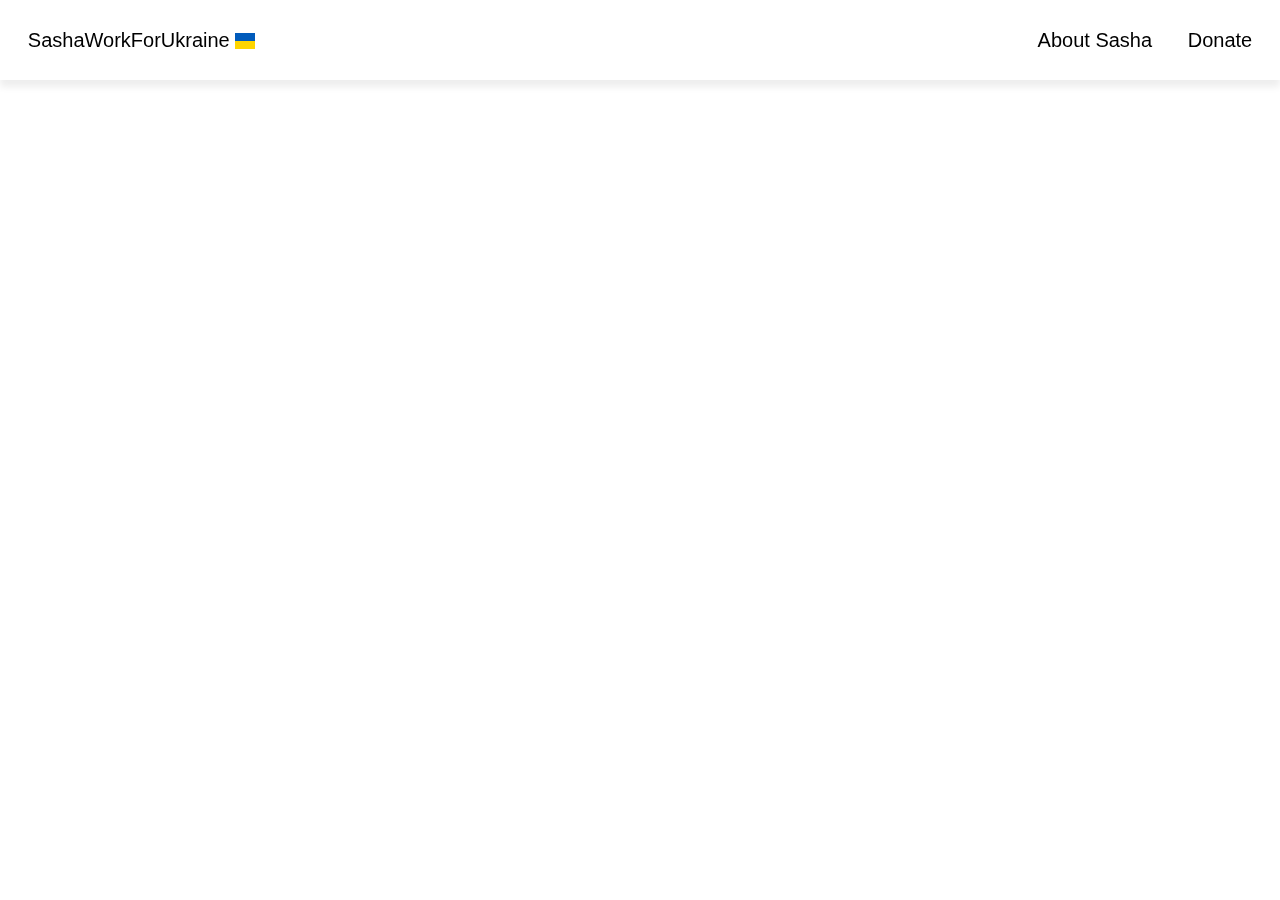
==== Donate/index.html @ 4fa25207 "feat(Donate page): initialized page, initialized navbar" ====
<!DOCTYPE html>

<head>
    <title>SashaWorkForUkraine</title>
    <link rel="icon" type="image/x-icon" href="../images/favicon1.ico">

    <link rel="stylesheet" type="text/css" href="styles.css">
    <meta name="viewport" content="width=device-width, initial-scale=1.0">
    
    <!-- <script src="jquery.min.js"></script> -->
    <script defer src="script.js"></script>
</head>

<body>
    <nav id="topnav">
        <div class="container-fluid">
            <div class="logo">
                <p class="logo_text">SashaWorkForUkraine</p>
                <div class="logo_flag">
                    <div class="logo_blue_rectangle"></div>
                    <div class="logo_yellow_rectangle"></div>
                </div>
            </div>
            <button class="navbar-toggler" type="button" onclick="toggle_navbar_list()"></button>
            <div class="navbar-collapse">
                <ul class="navbar-list">
                    <li><a href="https://sashaworkforukraine.github.io/About%20Sasha">About Sasha</a></li>
                    <li><a href="https://sashaworkforukraine.github.io/Donate">Donate</a></li>
                </ul>
            </div>
        </div>
    </nav>

    
    
    


</body>
---- Donate/styles.css ----
body {
    margin: 0 auto;
    background-color: #ffffff;
    font-family: sans-serif;
    color: #000000;
}


a {
    text-decoration: none;
}


.container-fluid {
    width: 100%;
    display: flex;
    flex-wrap: wrap;
    align-items: center;
    justify-content: space-between;
}









#topnav {
    position: fixed;
    top: 0;
    right: 0;
    left: 0;
    padding: 10px;
    background-color: rgba(255, 255, 255, 0.8);
    backdrop-filter: blur(5px);
    box-shadow: 0 7px 7px 0 rgba(0, 0, 0, 0.07);
}
#topnav a {
    display: block;
    padding: 1.5vh 1vw;
    margin: 5px;
    border-radius: 5px;
    color: #000000;
    font-size: 20px;
    user-select: none;
    transition-duration: 300ms;
}
#topnav a:hover, a:active {
    background-color: #eeeeee;
}
#topnav a:visited {
    color: #000000;
}
.logo {
    float: left;
    display: block;
    padding: 1.5vh 1vw;
    margin: 5px;
    color: #000000;
    font-size: 20px;
    user-select: none;
    transition-duration: 300ms;
}
.logo_text {
    display: inline-block;
    margin: 0;
}
.logo_flag {
    display: inline-block;
    margin-bottom: -2px;
}
.logo_yellow_rectangle {
    width: 20px;
    height: 8px;
    background-color: #fed500;
}
.logo_blue_rectangle {
    width: 20px;
    height: 8px;
    background-color: #015bbb;
}
.navbar-toggler {
    background: url(../images/dropdown1.png);
    background-repeat: no-repeat;
    background-position: center;
    background-size: cover;
    border-radius: 0;
    border: 0;
    padding: 0;
    margin: 0;
    width: 24px;
    height: 15px;
    display: none;
}
.navbar-collapse {
    display: flex;
    flex-basis: auto;
}
.navbar-list {
    display: flex;
    flex-direction: row;
    padding: 0;
    margin: 0;
    list-style: none;
}











@media only screen and (max-width: 550px) {
    .navbar-toggler {
        display: block;
    }
    .navbar-collapse {
        flex-basis: 100%;
        flex-grow: 1;
        align-items: center;
        box-sizing: border-box;
        display: block;
    }
    .navbar-list {
        display: none;
        
        flex-direction: column;
        padding-left: 0;
        margin-bottom: 0;
        list-style: none;
        box-sizing: border-box;
    }
    #topnav a {
        font-size: 17px;
        padding: 1.5vh 5vw;
        background-color: #f5f5f5;
    }
}
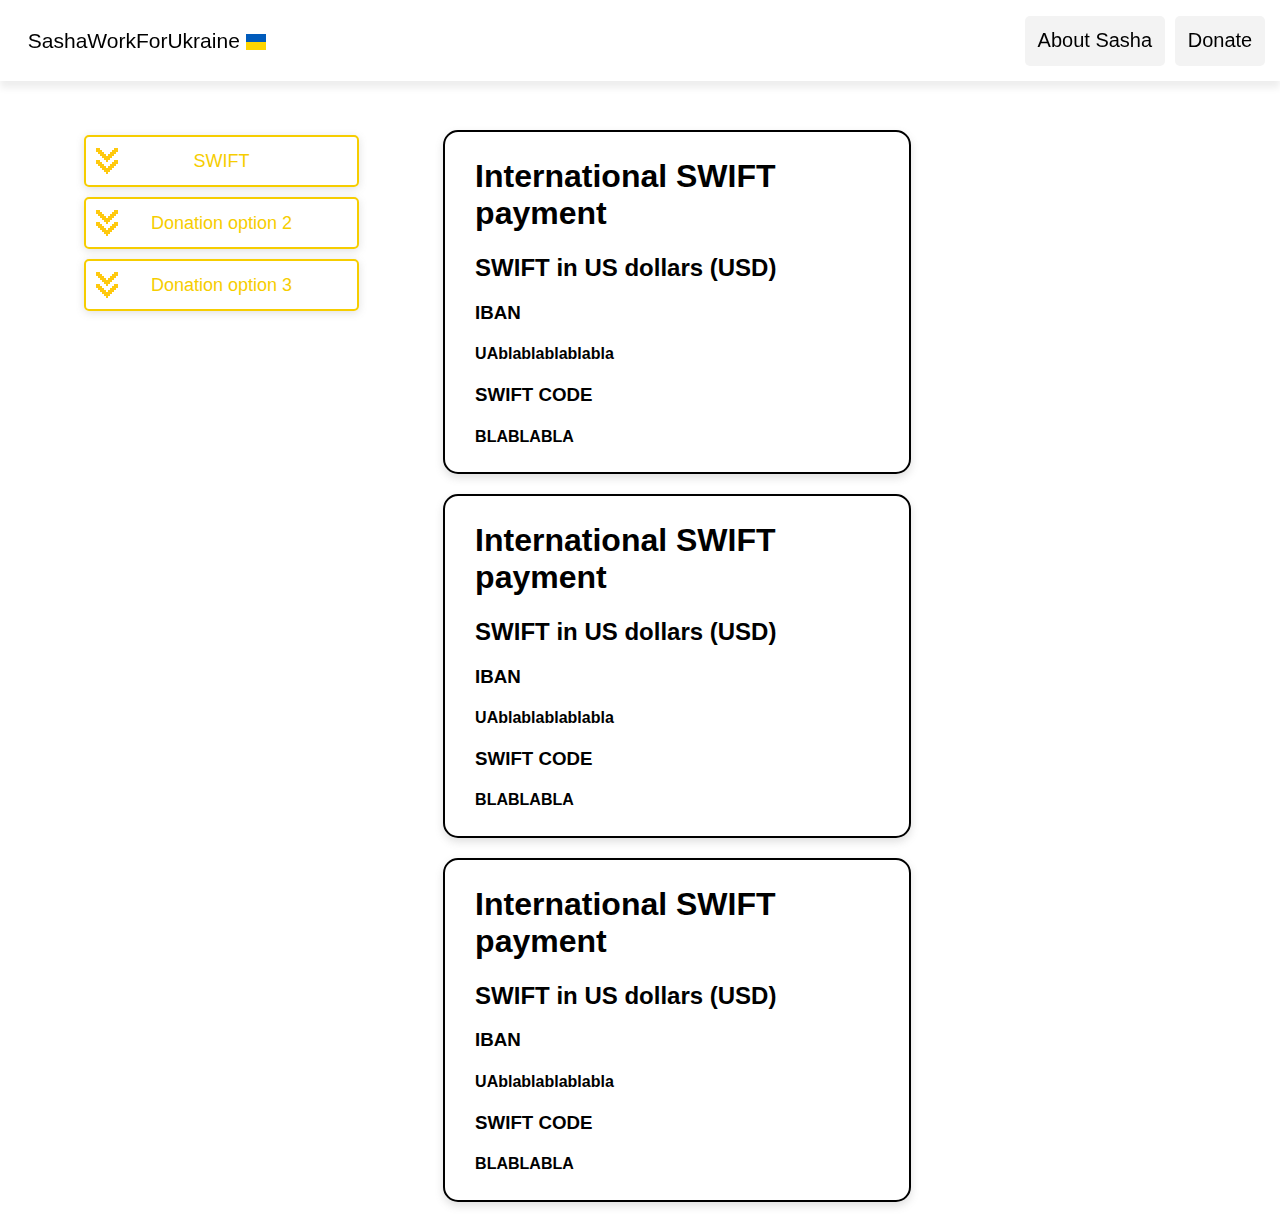
==== commit 29582a49: "feat(payment methods): initialized payment methods and shortcuts;" ====
--- a/Donate/index.html
+++ b/Donate/index.html
@@ -31,7 +31,40 @@
         </div>
     </nav>
 
-    
+    <div id="donation_methods_container">
+        <ul class="donation-option-shortcut-list">
+            <li><a>SWIFT</a></li>
+            <li><a>Donation option 2</a></li>
+            <li><a>Donation option 3</a></li>
+        </ul>
+
+        <ul class="donation-option-list">
+            <li class="donation-option">
+                <h1>International SWIFT payment</h1>
+                <h2>SWIFT in US dollars (USD)</h2>
+                <h3>IBAN</h3>
+                <h4>UAblablablablabla</h4>
+                <h3>SWIFT CODE</h3>
+                <h4>BLABLABLA</h4>
+            </li>
+            <li class="donation-option">
+                <h1>International SWIFT payment</h1>
+                <h2>SWIFT in US dollars (USD)</h2>
+                <h3>IBAN</h3>
+                <h4>UAblablablablabla</h4>
+                <h3>SWIFT CODE</h3>
+                <h4>BLABLABLA</h4>
+            </li>
+            <li class="donation-option">
+                <h1>International SWIFT payment</h1>
+                <h2>SWIFT in US dollars (USD)</h2>
+                <h3>IBAN</h3>
+                <h4>UAblablablablabla</h4>
+                <h3>SWIFT CODE</h3>
+                <h4>BLABLABLA</h4>
+            </li>
+        </ul>
+    </div>
     
     
 
--- a/Donate/styles.css
+++ b/Donate/styles.css
@@ -32,9 +32,10 @@
     top: 0;
     right: 0;
     left: 0;
+    z-index: 100;
     padding: 10px;
-    background-color: rgba(255, 255, 255, 0.8);
-    backdrop-filter: blur(5px);
+    background-color: rgba(255, 255, 255, 0.9);
+    backdrop-filter: blur(10px);
     box-shadow: 0 7px 7px 0 rgba(0, 0, 0, 0.07);
 }
 #topnav a {
@@ -42,6 +43,7 @@
     padding: 1.5vh 1vw;
     margin: 5px;
     border-radius: 5px;
+    background-color: #f3f3f3;
     color: #000000;
     font-size: 20px;
     user-select: none;
@@ -59,7 +61,7 @@
     padding: 1.5vh 1vw;
     margin: 5px;
     color: #000000;
-    font-size: 20px;
+    font-size: 21px;
     user-select: none;
     transition-duration: 300ms;
 }
@@ -108,13 +110,97 @@
 
 
 
-
-
-
-
-
-
-
+#donation_methods_container {
+    width: 100%;
+    display: flex;
+    flex-wrap: wrap;
+    justify-content: start;
+    margin-top: 130px;
+}
+.donation-option-shortcut-list {
+    max-width: 520px;
+    display: flex;
+    flex-direction: column;
+    padding: 0 15px;
+    margin: 0 5vw;
+    list-style: none;
+}
+.donation-option-shortcut-list a {
+    position: relative;
+    display: flex;
+    align-items: center;
+    justify-content: center;
+    padding: 1.5vh 65px;
+    margin: 5px;
+    border: 2px solid #f6cd00;
+    border-radius: 5px;
+    box-shadow: rgba(99, 99, 99, 0.2) 0px 2px 8px 0px;
+    color: #f6cd00;
+    font-size: 18px;
+    user-select: none;
+    transition-duration: 300ms;
+}
+.donation-option-shortcut-list a:hover, a:active {
+    background-color: #f7f7f7;
+}
+.donation-option-shortcut-list a:before {
+    content: "";
+    background: url(images/down_arrow.png);
+    background-repeat: no-repeat;
+    background-position: center;
+    background-size: cover;
+    width: 22px;
+    height: 26px;
+    position: absolute;
+    left: 10px;
+}
+
+
+.donation-option-list {
+    display: flex;
+    flex-direction: column;
+    list-style: none;
+    margin: 0;
+    padding: 0;
+}
+.donation-option {
+    width: fit-content;
+    max-width: 80%;
+    margin: 0 0 20px 0;
+    padding: 5px 30px;
+    border: 2px solid #000000;
+    border-radius: 15px;
+    box-shadow: rgba(99, 99, 99, 0.2) 0px 4px 8px 0px;
+}
+
+
+
+
+
+
+
+
+
+
+
+
+@media only screen and (max-width: 1000px) {
+    .donation-option-shortcut-list {
+        margin: 0 auto;
+        max-width: 520px
+    }
+    #donation_methods_container {
+        display: block;
+        margin-top: 100px;
+    }
+    .donation-option-list {
+        width: 100%;
+        padding-top: 20px;
+    }
+    .donation-option {
+        margin: 0 auto 20px auto;
+    }
+}
 
 @media only screen and (max-width: 550px) {
     .navbar-toggler {
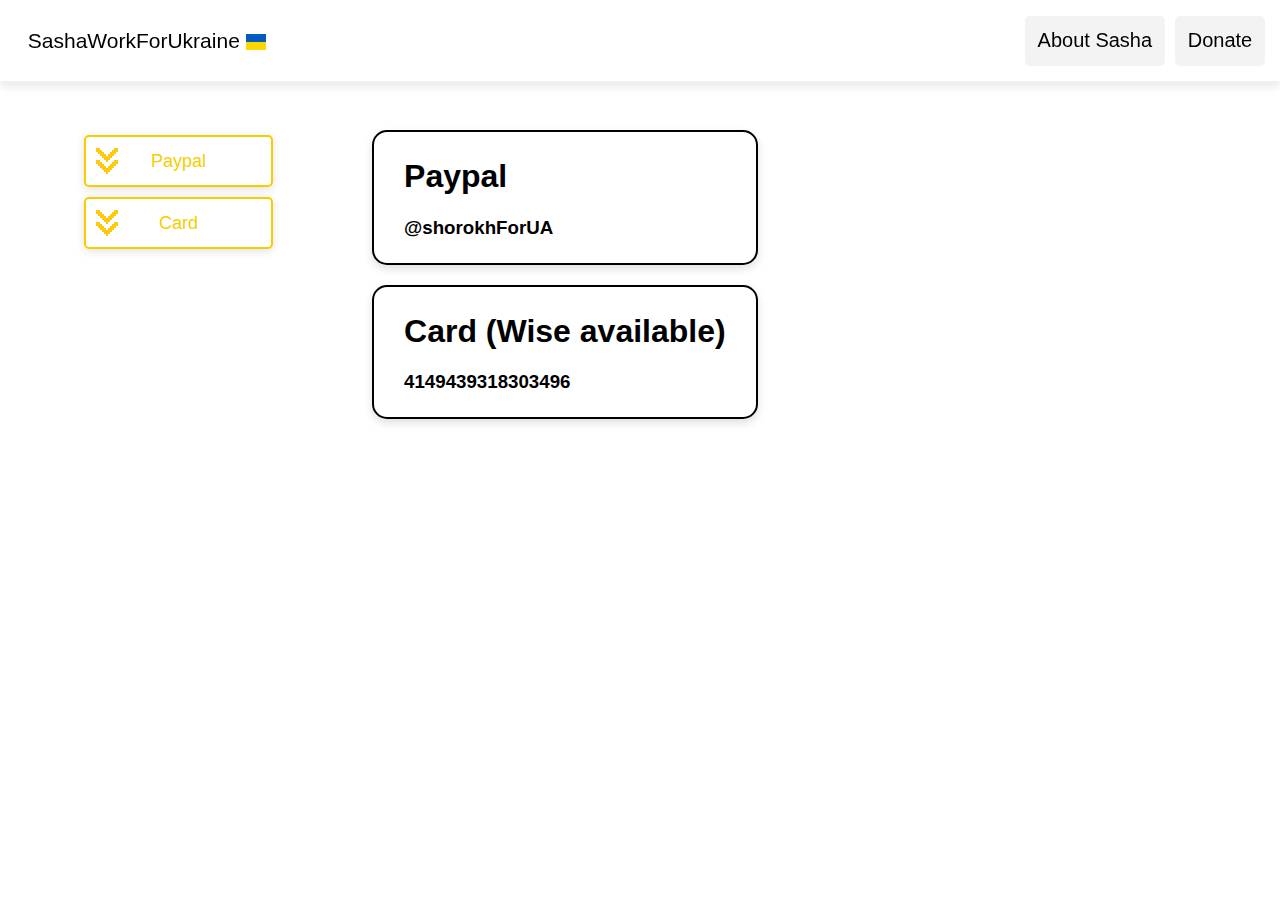
==== commit 651d1b80: "feat(about sasha ppage): Initialized the page; feat(payment methods): added real requisites" ====
--- a/Donate/index.html
+++ b/Donate/index.html
@@ -33,35 +33,18 @@
 
     <div id="donation_methods_container">
         <ul class="donation-option-shortcut-list">
-            <li><a>SWIFT</a></li>
-            <li><a>Donation option 2</a></li>
-            <li><a>Donation option 3</a></li>
+            <li><a onclick="document.getElementById('paypal').scrollIntoView({ behavior: 'smooth'});">Paypal</a></li>
+            <li><a onclick="document.getElementById('card').scrollIntoView({ behavior: 'smooth'});">Card</a></li>
         </ul>
 
         <ul class="donation-option-list">
-            <li class="donation-option">
-                <h1>International SWIFT payment</h1>
-                <h2>SWIFT in US dollars (USD)</h2>
-                <h3>IBAN</h3>
-                <h4>UAblablablablabla</h4>
-                <h3>SWIFT CODE</h3>
-                <h4>BLABLABLA</h4>
+            <li id="paypal" class="donation-option">
+                <h1>Paypal</h1>
+                <h3>@shorokhForUA</h3>
             </li>
-            <li class="donation-option">
-                <h1>International SWIFT payment</h1>
-                <h2>SWIFT in US dollars (USD)</h2>
-                <h3>IBAN</h3>
-                <h4>UAblablablablabla</h4>
-                <h3>SWIFT CODE</h3>
-                <h4>BLABLABLA</h4>
-            </li>
-            <li class="donation-option">
-                <h1>International SWIFT payment</h1>
-                <h2>SWIFT in US dollars (USD)</h2>
-                <h3>IBAN</h3>
-                <h4>UAblablablablabla</h4>
-                <h3>SWIFT CODE</h3>
-                <h4>BLABLABLA</h4>
+            <li id="card" class="donation-option">
+                <h1>Card (Wise available)</h1>
+                <h3>4149439318303496</h3>
             </li>
         </ul>
     </div>
--- a/Donate/styles.css
+++ b/Donate/styles.css
@@ -157,15 +157,16 @@
 
 
 .donation-option-list {
+    max-width: fit-content;
     display: flex;
     flex-direction: column;
+    padding: 0 15px;
+    margin: 0;
     list-style: none;
-    margin: 0;
-    padding: 0;
 }
 .donation-option {
-    width: fit-content;
-    max-width: 80%;
+    
+    /* max-width: 80%; */
     margin: 0 0 20px 0;
     padding: 5px 30px;
     border: 2px solid #000000;
@@ -194,11 +195,8 @@
         margin-top: 100px;
     }
     .donation-option-list {
-        width: 100%;
+        margin: 0 auto;
         padding-top: 20px;
-    }
-    .donation-option {
-        margin: 0 auto 20px auto;
     }
 }
 
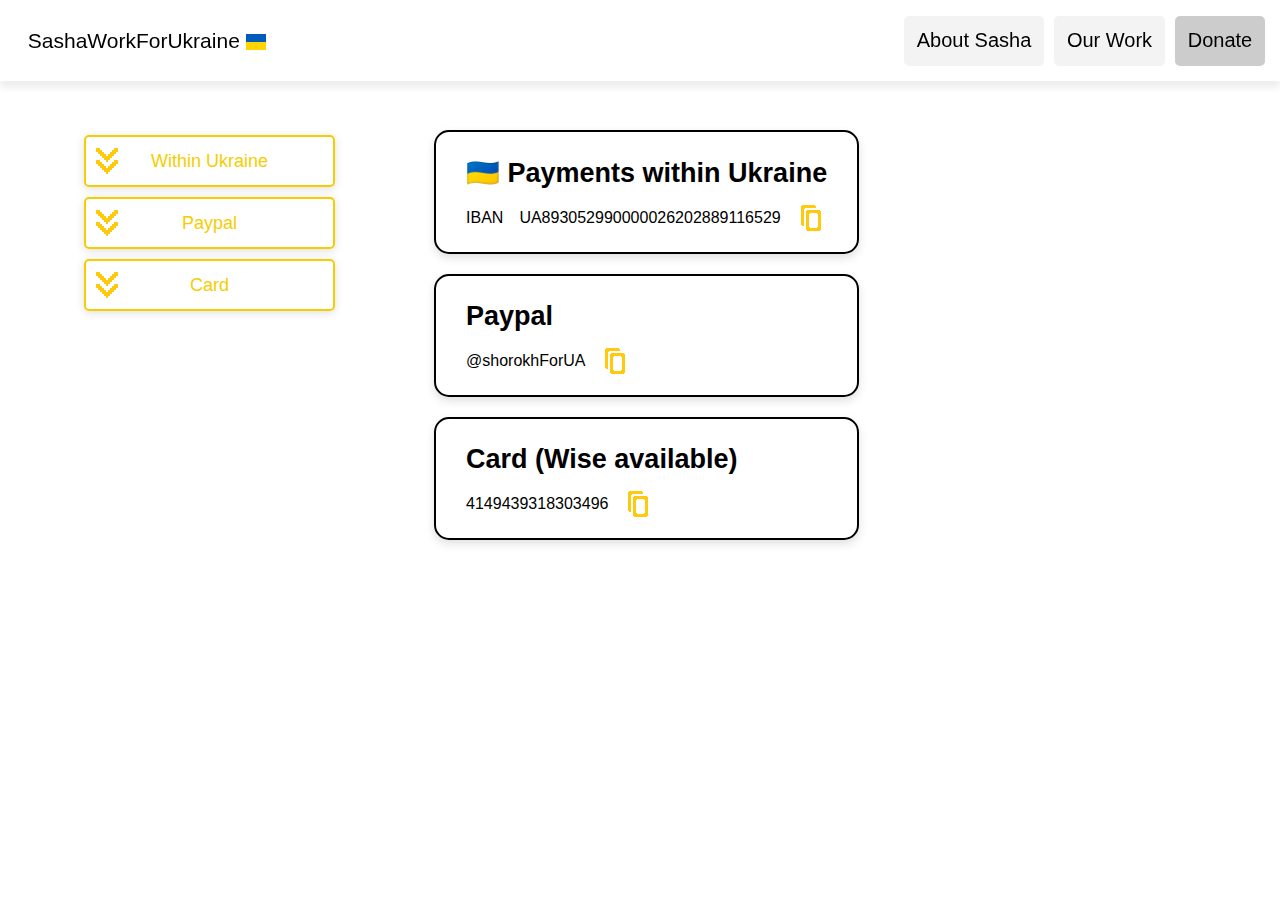
==== commit 1abc37ff: "feat(navbar): added "Our Work" button; feat(Donation page): changed style, added new requisite, copy" ====
--- a/Donate/index.html
+++ b/Donate/index.html
@@ -24,8 +24,9 @@
             <button class="navbar-toggler" type="button" onclick="toggle_navbar_list()"></button>
             <div class="navbar-collapse">
                 <ul class="navbar-list">
-                    <li><a href="https://sashaworkforukraine.github.io/About%20Sasha">About Sasha</a></li>
-                    <li><a href="https://sashaworkforukraine.github.io/Donate">Donate</a></li>
+                    <li><a href="https://sashaworkforukraine.github.io/AboutSasha">About Sasha</a></li>
+                    <li><a href="https://www.facebook.com/profile.php?id=100073523190192">Our Work</a></li>
+                    <li><a id="current-a" href="https://sashaworkforukraine.github.io/Donate">Donate</a></li>
                 </ul>
             </div>
         </div>
@@ -33,18 +34,32 @@
 
     <div id="donation_methods_container">
         <ul class="donation-option-shortcut-list">
+            <li><a onclick="document.getElementById('ukr').scrollIntoView({ behavior: 'smooth'});">Within Ukraine</a></li>
             <li><a onclick="document.getElementById('paypal').scrollIntoView({ behavior: 'smooth'});">Paypal</a></li>
             <li><a onclick="document.getElementById('card').scrollIntoView({ behavior: 'smooth'});">Card</a></li>
         </ul>
 
         <ul class="donation-option-list">
+            <li id="ukr" class="donation-option">
+                <p class="donation-option_header-text">🇺🇦 Payments within Ukraine</p>
+                <div class="text-copy_container">
+                    <p class="text-to-copy">IBAN&emsp;<span id="ukr_iban_copy">UA893052990000026202889116529</span></p>
+                    <button class="copy_icon" onclick="copy_to_clipboard('ukr_iban_copy')"></button>
+                </div>
+            </li>
             <li id="paypal" class="donation-option">
-                <h1>Paypal</h1>
-                <h3>@shorokhForUA</h3>
+                <p class="donation-option_header-text">Paypal</p>
+                <div class="text-copy_container">
+                    <p class="text-to-copy"><span id="paypal_copy">@shorokhForUA</span></p>
+                    <button class="copy_icon" onclick="copy_to_clipboard('paypal_copy')"></button>
+                </div>
             </li>
             <li id="card" class="donation-option">
-                <h1>Card (Wise available)</h1>
-                <h3>4149439318303496</h3>
+                <p class="donation-option_header-text">Card (Wise available)</p>
+                <div class="text-copy_container">
+                    <p class="text-to-copy"><span id="card_wise_copy">4149439318303496</span></p>
+                    <button class="copy_icon" onclick="copy_to_clipboard('card_wise_copy')"></button>
+                </div>
             </li>
         </ul>
     </div>
--- a/Donate/styles.css
+++ b/Donate/styles.css
@@ -48,6 +48,9 @@
     font-size: 20px;
     user-select: none;
     transition-duration: 300ms;
+}
+#current-a {
+    background-color: #cccccc !important;
 }
 #topnav a:hover, a:active {
     background-color: #eeeeee;
@@ -165,15 +168,42 @@
     list-style: none;
 }
 .donation-option {
-    
-    /* max-width: 80%; */
+    scroll-margin-top: 90px;
     margin: 0 0 20px 0;
     padding: 5px 30px;
     border: 2px solid #000000;
     border-radius: 15px;
     box-shadow: rgba(99, 99, 99, 0.2) 0px 4px 8px 0px;
 }
-
+.donation-option_header-text {
+    font-size: 27px;
+    font-weight: 600;
+    margin: 20px 0 10px 0;
+}
+.text-copy_container {
+    display: flex;
+    flex-direction: row;
+    flex-wrap: wrap;
+    align-items: center;
+    margin: 10px 0;
+}
+.text-to-copy {
+    font-size: 16px;
+    font-weight: 100;
+    margin: 10px 20px 10px 0;
+}
+.copy_icon {
+    display: inline-block;
+    background: url(images/copy_icon.png);
+    background-repeat: no-repeat;
+    background-position: center;
+    background-size: cover;
+    width: 20px;
+    height: 26px;
+    margin: 0;
+    border: none;
+    cursor: pointer;
+}
 
 
 
@@ -200,7 +230,7 @@
     }
 }
 
-@media only screen and (max-width: 550px) {
+@media only screen and (max-width: 700px) {
     .navbar-toggler {
         display: block;
     }
@@ -213,7 +243,6 @@
     }
     .navbar-list {
         display: none;
-        
         flex-direction: column;
         padding-left: 0;
         margin-bottom: 0;
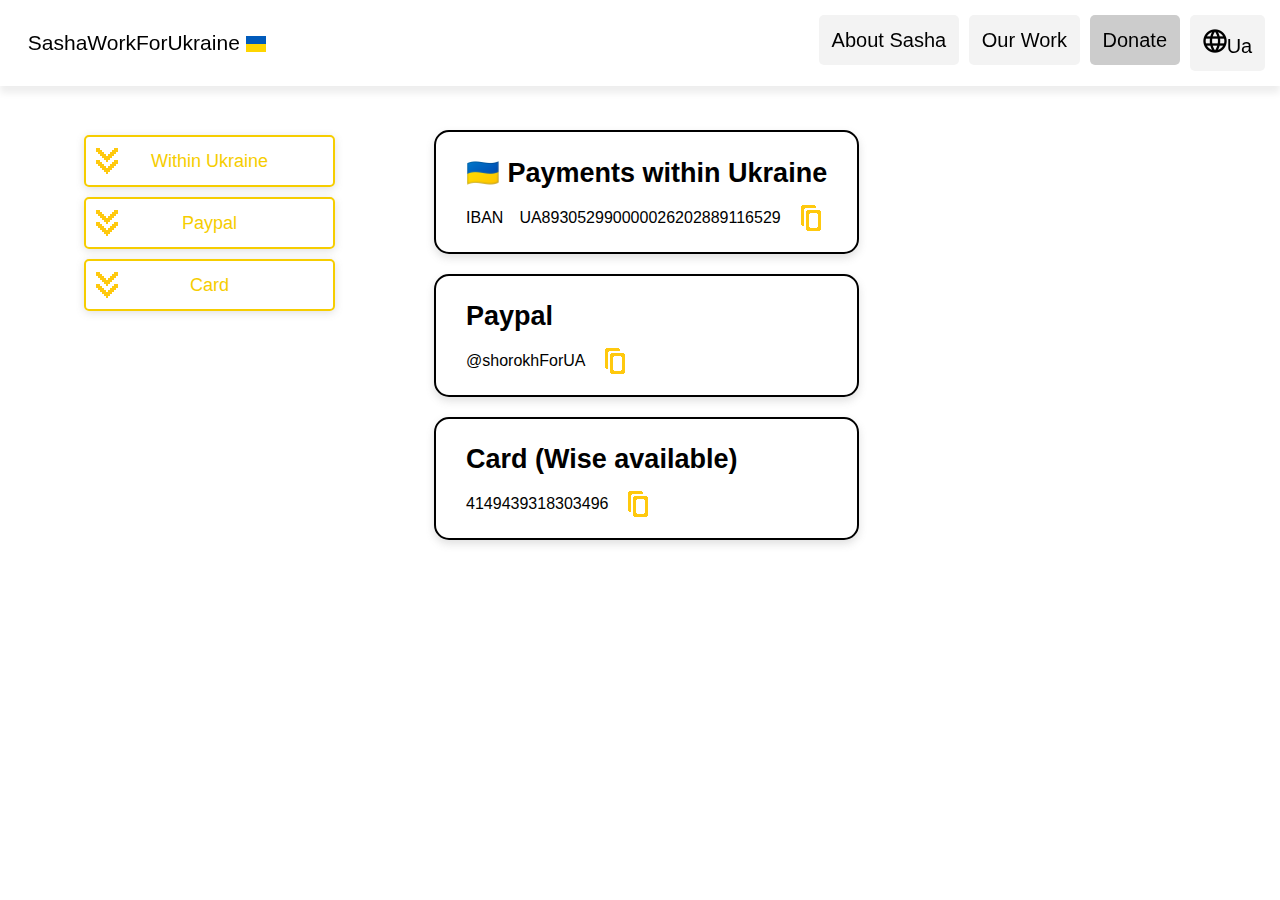
==== commit 93405422: "feat(translation on Donation page): fixed links" ====
--- a/Donate/index.html
+++ b/Donate/index.html
@@ -24,9 +24,10 @@
             <button class="navbar-toggler" type="button" onclick="toggle_navbar_list()"></button>
             <div class="navbar-collapse">
                 <ul class="navbar-list">
-                    <li><a href="https://sashaworkforukraine.github.io/AboutSasha">About Sasha</a></li>
-                    <li><a href="https://www.facebook.com/profile.php?id=100073523190192">Our Work</a></li>
-                    <li><a id="current-a" href="https://sashaworkforukraine.github.io/Donate">Donate</a></li>
+                    <li><a class="other_pages_links" href="https://sashaworkforukraine.github.io/AboutSasha">About Sasha</a></li>
+                    <li><a class="other_pages_links" href="https://www.facebook.com/profile.php?id=100073523190192">Our Work</a></li>
+                    <li><a class="other_pages_links" id="current-a" href="https://sashaworkforukraine.github.io/Donate">Donate</a></li>
+                    <li><a id="language_change_link" href="https://sashaworkforukraine.github.io/Donate/ua"><img id="language_icon" src="../images/language.png">Ua</a></li>
                 </ul>
             </div>
         </div>
